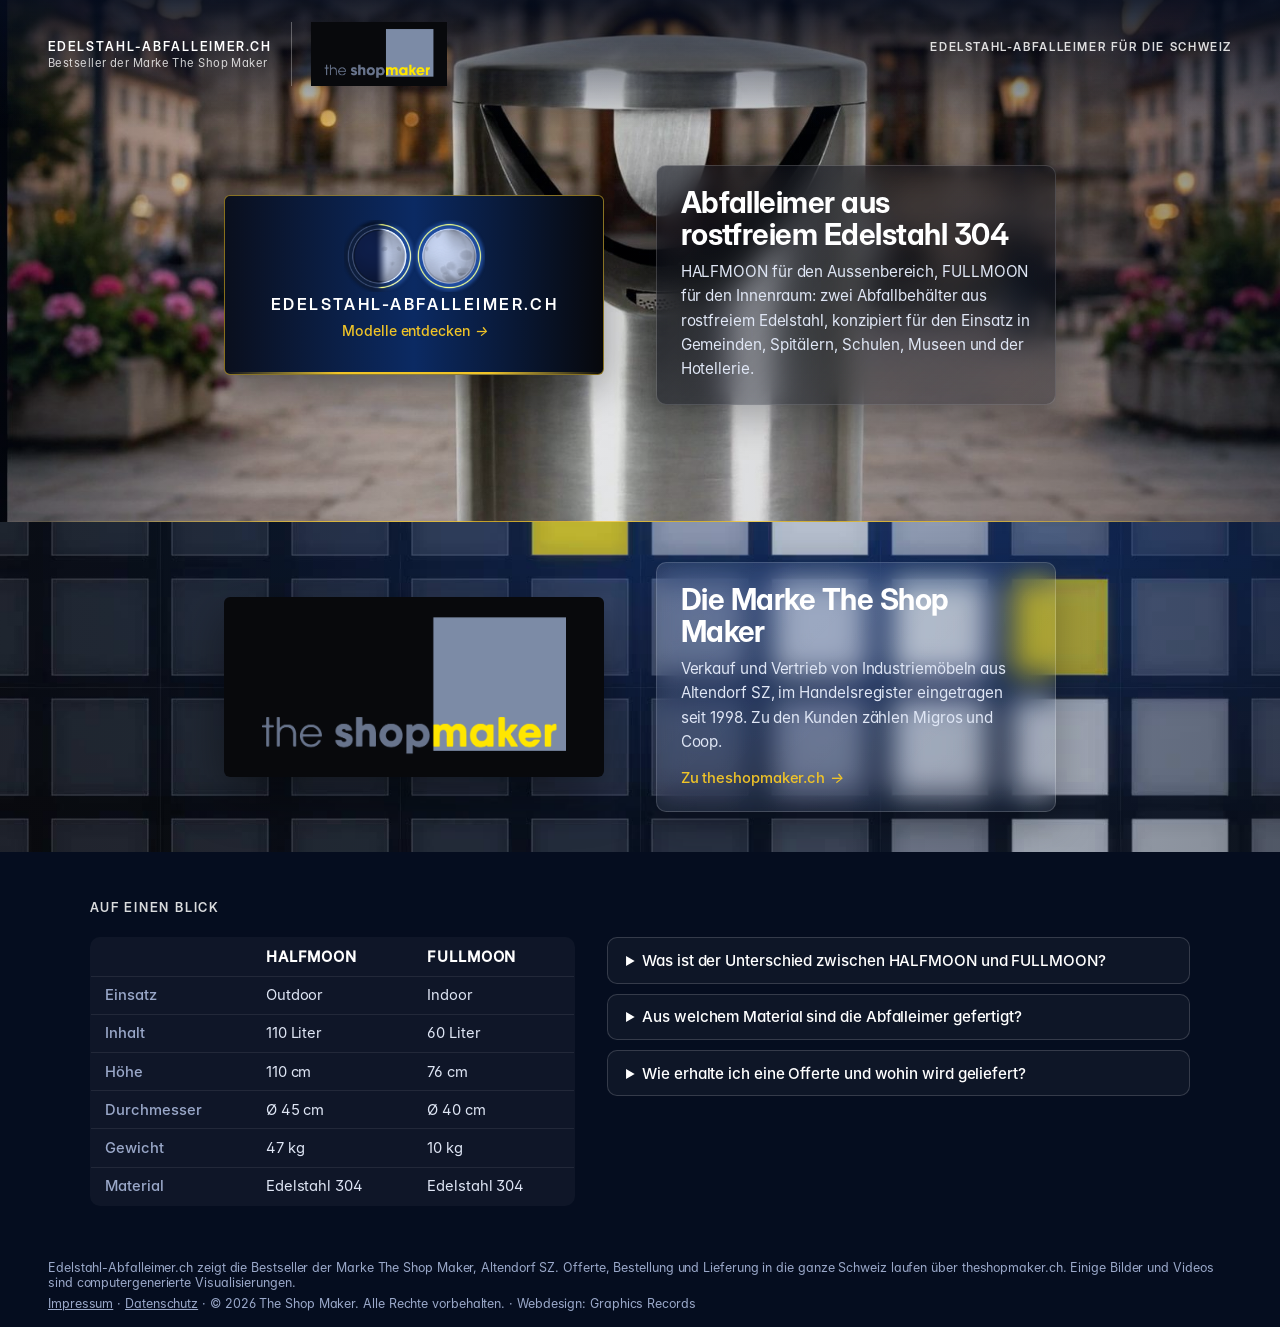
==== index.html @ 5900c821 "Einwilligungs-Banner (inaktiv bis ID), Datenschutz-Abschnitt, FAQ-Ergänzungen mit FAQPage-Daten, llm" ====
<!DOCTYPE html>
<html lang="de-CH">
<head>
<meta charset="utf-8">
<meta name="viewport" content="width=device-width, initial-scale=1">
<title>Edelstahl-Abfalleimer Schweiz | HALFMOON &amp; FULLMOON | The Shop Maker</title>
<meta name="description" content="Edelstahl-Abfalleimer.ch zeigt die Bestseller der Marke The Shop Maker: HALFMOON für draussen, FULLMOON für drinnen. Rostfreier Edelstahl 304, Lieferung in der ganzen Schweiz.">
<meta name="robots" content="noindex,nofollow"><!-- BETA: auf index,follow ändern, sobald edelstahl-abfalleimer.ch live ist -->
<link rel="canonical" href="https://edelstahl-abfalleimer.ch/">
<meta property="og:type" content="website">
<meta property="og:locale" content="de_CH">
<meta property="og:title" content="Edelstahl-Abfalleimer Schweiz | The Shop Maker">
<meta property="og:description" content="HALFMOON für draussen, FULLMOON für drinnen. Rostfreier Edelstahl 304, Lieferung in der ganzen Schweiz.">
<meta property="og:image" content="https://edelstahl-abfalleimer.ch/assets/halfmoon.jpg">
<meta name="twitter:card" content="summary_large_image">
<link rel="alternate" hreflang="de-CH" href="https://edelstahl-abfalleimer.ch/">
<link rel="alternate" hreflang="x-default" href="https://edelstahl-abfalleimer.ch/">
<script type="application/ld+json">{"@context": "https://schema.org", "@graph": [{"@type": "Organization", "@id": "https://edelstahl-abfalleimer.ch/#marke", "name": "The Shop Maker", "url": "https://www.theshopmaker.ch/", "founder": {"@type": "Person", "name": "Josef Laib"}, "address": {"@type": "PostalAddress", "addressLocality": "Altendorf", "addressRegion": "SZ", "addressCountry": "CH"}, "vatID": "CHE-108.708.149", "areaServed": "CH"}, {"@type": "WebSite", "@id": "https://edelstahl-abfalleimer.ch/#website", "url": "https://edelstahl-abfalleimer.ch/", "name": "Edelstahl-Abfalleimer.ch", "inLanguage": "de-CH", "publisher": {"@id": "https://edelstahl-abfalleimer.ch/#marke"}}, {"@type": "FAQPage", "@id": "https://edelstahl-abfalleimer.ch/#faq", "inLanguage": "de-CH", "mainEntity": [{"@type": "Question", "name": "Was ist der Unterschied zwischen HALFMOON und FULLMOON?", "acceptedAnswer": {"@type": "Answer", "text": "HALFMOON ist das Outdoor-Profimodell mit 110 Litern, 110 cm Höhe, Ø 45 cm und 47 kg. FULLMOON ist das Indoor-Modell mit 60 Litern, 76 cm Höhe, Ø 40 cm und 10 kg."}}, {"@type": "Question", "name": "Aus welchem Material sind die Abfalleimer gefertigt?", "acceptedAnswer": {"@type": "Answer", "text": "Beide Modelle bestehen aus rostfreiem Edelstahl 304. Der Innenbehälter von FULLMOON ist aus verzinktem Stahl und inklusive."}}, {"@type": "Question", "name": "Wie erhalte ich eine Offerte und wohin wird geliefert?", "acceptedAnswer": {"@type": "Answer", "text": "Offerte und Bestellung laufen über theshopmaker.ch. Die Lieferung erfolgt in die ganze Schweiz."}}]}]}</script>
<link rel="stylesheet" href="assets/welcome.css">
</head>
<body>
<header class="wtop">
  <div class="wbrand"><p class="wname"><b>EDELSTAHL-ABFALLEIMER.CH</b><span>Bestseller der Marke The Shop Maker</span></p><img class="wlogo" src="assets/theshopmaker-logo.png" width="3600" height="1700" alt="The Shop Maker"></div>
  <h1>Edelstahl-Abfalleimer für die Schweiz</h1>
</header>
<main class="rows">
  <a class="row row-e" href="abfalleimer.html" data-track="willkommen_edelstahl">
    <span class="bgs vidbg" aria-hidden="true"><video id="bsvid" autoplay muted loop playsinline preload="auto" poster="assets/bestseller-poster.jpg" data-d="assets/bestseller.mp4" data-m="assets/bestseller-m.mp4"></video></span>
    <span class="inner">
      <span class="bigbtn"><span class="moons" data-shade="assets/moon-shade.png"><span class="moon"><img src="assets/emblem-halfmoon-hd.png" data-ring="assets/ring-halfmoon.png" width="480" height="480" alt=""><canvas width="176" height="176" data-tex="assets/moon-tex-half.png" data-dark="1" data-speed="36" data-dir="1" aria-hidden="true"></canvas></span><span class="moon"><img src="assets/emblem-fullmoon-hd.png" data-ring="assets/ring-fullmoon.png" width="480" height="480" alt=""><canvas width="176" height="176" data-tex="assets/moon-tex.png" data-speed="52" data-dir="-1" aria-hidden="true"></canvas></span></span><b>EDELSTAHL-ABFALLEIMER.CH</b><em>Modelle entdecken <i aria-hidden="true">→</i></em></span>
      <span class="txt"><strong>Abfalleimer aus rostfreiem Edelstahl 304</strong><span class="sub">HALFMOON für den Aussenbereich, FULLMOON für den Innenraum: zwei Abfallbehälter aus rostfreiem Edelstahl, konzipiert für den Einsatz in Gemeinden, Spitälern, Schulen, Museen und der Hotellerie.</span></span>
    </span>
  </a>
  <a class="row row-s" href="https://www.theshopmaker.ch/?utm_source=edelstahl-abfalleimer.ch&amp;utm_medium=referral&amp;utm_campaign=offerte&amp;utm_content=willkommen" rel="noopener" data-track="willkommen_marke">
    <span class="bgs vidbg" aria-hidden="true"><video autoplay muted loop playsinline preload="auto" poster="assets/marke-poster.jpg" data-d="assets/marke.mp4" data-m="assets/marke-m.mp4"></video></span>
    <span class="inner">
      <img class="lg" src="assets/theshopmaker-logo.png" width="3600" height="1700" alt="The Shop Maker – Logo">
      <span class="txt"><strong>Die Marke The Shop Maker</strong><span class="sub">Verkauf und Vertrieb von Industriemöbeln aus Altendorf SZ, im Handelsregister eingetragen seit 1998. Zu den Kunden zählen Migros und Coop.</span><span class="lnk">Zu theshopmaker.ch <i aria-hidden="true">→</i></span></span>
    </span>
  </a>
</main>
<section class="glance" aria-labelledby="gl-h">
  <h2 id="gl-h">Auf einen Blick</h2>
  <div class="gl-grid">
    <table class="gl-t"><thead><tr><th></th><th>HALFMOON</th><th>FULLMOON</th></tr></thead><tbody>
      <tr><th>Einsatz</th><td>Outdoor</td><td>Indoor</td></tr>
      <tr><th>Inhalt</th><td>110 Liter</td><td>60 Liter</td></tr>
      <tr><th>Höhe</th><td>110 cm</td><td>76 cm</td></tr>
      <tr><th>Durchmesser</th><td>Ø 45 cm</td><td>Ø 40 cm</td></tr>
      <tr><th>Gewicht</th><td>47 kg</td><td>10 kg</td></tr>
      <tr><th>Material</th><td>Edelstahl 304</td><td>Edelstahl 304</td></tr>
    </tbody></table>
    <div class="gl-q">
      <details><summary>Was ist der Unterschied zwischen HALFMOON und FULLMOON?</summary><p>HALFMOON ist das Outdoor-Profimodell mit 110 Litern, 110 cm Höhe, Ø 45 cm und 47 kg. FULLMOON ist das Indoor-Modell mit 60 Litern, 76 cm Höhe, Ø 40 cm und 10 kg.</p></details>
      <details><summary>Aus welchem Material sind die Abfalleimer gefertigt?</summary><p>Beide Modelle bestehen aus rostfreiem Edelstahl 304. Der Innenbehälter von FULLMOON ist aus verzinktem Stahl und inklusive.</p></details>
      <details><summary>Wie erhalte ich eine Offerte und wohin wird geliefert?</summary><p>Offerte und Bestellung laufen über theshopmaker.ch. Die Lieferung erfolgt in die ganze Schweiz.</p></details>
    </div>
  </div>
</section>
<footer class="wfoot">
  <p>Edelstahl-Abfalleimer.ch zeigt die Bestseller der Marke The Shop Maker, Altendorf SZ. Offerte, Bestellung und Lieferung in die ganze Schweiz laufen über theshopmaker.ch. Einige Bilder und Videos sind computergenerierte Visualisierungen.</p>
  <p><a href="impressum.html">Impressum</a> · <a href="datenschutz.html">Datenschutz</a> · © 2026 The Shop Maker. Alle Rechte vorbehalten. · Webdesign: Graphics Records</p>
</footer>
<script src="assets/site.js" defer></script>
<script>(function(){var mob=window.matchMedia&&matchMedia("(max-width:820px)").matches;var red=window.matchMedia&&matchMedia("(prefers-reduced-motion: reduce)").matches;[].forEach.call(document.querySelectorAll("video[data-d]"),function(v){v.src=mob?v.getAttribute("data-m"):v.getAttribute("data-d");if(red){v.removeAttribute("autoplay");v.pause()}else{var p=v.play();if(p&&p.catch)p.catch(function(){})}})})();
(function(){
var box=document.querySelector(".moons");if(!box)return;
if(window.matchMedia("(prefers-reduced-motion:reduce)").matches)return;
var cvs=[].slice.call(box.querySelectorAll("canvas"));
function load(s){return new Promise(function(ok,no){var i=new Image();i.onload=function(){ok(i)};i.onerror=no;i.src=s})}
function px(i,w,h){var c=document.createElement("canvas");c.width=w;c.height=h;var x=c.getContext("2d");x.drawImage(i,0,0,w,h);return x.getImageData(0,0,w,h).data}
Promise.all([load(cvs[0].dataset.tex),load(cvs[1].dataset.tex),load(box.dataset.shade)]).then(function(r){
 var TS=[px(r[0],512,256),px(r[1],512,256)],S=px(r[2],176,176),N=176,moons=[];
 cvs.forEach(function(cv,ci){
  var img=cv.previousElementSibling,ctx=cv.getContext("2d"),id=ctx.createImageData(N,N),dark=!!cv.dataset.dark;
  var lon0=new Float32Array(N*N),row=new Uint16Array(N*N),dd=new Float32Array(N*N),ins=new Uint8Array(N*N);
  for(var y=0;y<N;y++)for(var x=0;x<N;x++){
   var nx=(x+.5-N/2)/(N/2),ny=(y+.5-N/2)/(N/2),q=nx*nx+ny*ny,k=y*N+x;
   if(q>1)continue;ins[k]=1;
   lon0[k]=Math.atan2(nx,Math.sqrt(1-q));
   row[k]=Math.min(255,Math.floor((Math.asin(-ny)/Math.PI+.5)*256));
   if(dark){var t=(nx-.09)/.24;t=Math.max(0,Math.min(1,t*.5+.5));dd[k]=1-t*t*(3-2*t)}
  }
  var m={T:TS[ci],cv:cv,ctx:ctx,id:id,lon0:lon0,row:row,dd:dd,ins:ins,rot:Math.random()*6.28,sp:6.2832/+cv.dataset.speed*+cv.dataset.dir};
  moons.push(m);
  var rg=new Image();rg.onload=function(){img.src=rg.src;cv.style.opacity=1};rg.src=img.dataset.ring;
 });
 var f=1,tgt=1,last=0,hov=box.closest(".row");
 if(hov){hov.addEventListener("mouseenter",function(){tgt=2.6});hov.addEventListener("mouseleave",function(){tgt=1})}
 function draw(m){
  var T=m.T,d=m.id.data,o=m.rot,TAU=6.2831853;
  for(var k=0;k<N*N;k++){
   if(!m.ins[k])continue;
   var u=(m.lon0[k]+o)/TAU;u-=Math.floor(u);
   var ti=((m.row[k]*512)+((u*512)|0))*4,si=k*4,j=k*4,dv=m.dd[k];
   for(var c=0;c<3;c++){
    var lit=T[ti+c]/128*S[si+c],dk=(c==0?14:c==1?27:58)*(S[si+c]/190);
    d[j+c]=lit*(1-dv)+dk*dv;
   }
   d[j+3]=255;
  }
  m.ctx.putImageData(m.id,0,0);
 }
 function loop(t){
  var dt=Math.min(.1,(t-last)/1000||0);last=t;
  f+=(tgt-f)*Math.min(1,dt*4);
  moons.forEach(function(m){m.rot+=m.sp*dt*f;draw(m)});
  setTimeout(function(){requestAnimationFrame(loop)},24);
 }
 requestAnimationFrame(loop);
}).catch(function(){});
})();
</script>
<script src="assets/consent.js" defer></script>
</body>
</html>
---- assets/welcome.css ----
@font-face{font-family:"Inter Display";font-weight:700;font-style:normal;font-display:swap;src:url(fonts/InterDisplay-Bold.woff) format("woff")}
@font-face{font-family:"Inter Display";font-weight:600;font-style:normal;font-display:swap;src:url(fonts/InterDisplay-SemiBold.woff) format("woff")}
@font-face{font-family:"Inter";font-weight:400;font-style:normal;font-display:swap;src:url(fonts/Inter-Regular.woff) format("woff")}
@font-face{font-family:"Inter";font-weight:500;font-style:normal;font-display:swap;src:url(fonts/Inter-Medium.woff) format("woff")}
*{box-sizing:border-box}
html,body{height:100%}
body{margin:0;font-family:system-ui,-apple-system,"Segoe UI",Roboto,Helvetica,Arial,sans-serif;background:#050d1f;color:#fff;display:flex;flex-direction:column;min-height:100svh;-webkit-font-smoothing:antialiased}
img{display:block;max-width:100%;height:auto}
a{color:inherit;text-decoration:none}
.wtop{position:absolute;z-index:5;left:0;right:0;top:0;padding:1.4rem clamp(1.25rem,4vw,3rem) 2.6rem;display:flex;justify-content:space-between;align-items:baseline;gap:1rem;pointer-events:none;background:linear-gradient(rgba(5,13,31,.85),rgba(5,13,31,0))}
.wname{margin:0;display:flex;flex-direction:column;gap:.15rem;font-size:.78rem;letter-spacing:.16em;color:#fff}
.wname span{font-size:.7rem;letter-spacing:.04em;opacity:.8}
.wtop h1{margin:0;font-size:.72rem;font-weight:500;letter-spacing:.14em;text-transform:uppercase;opacity:.85}
.rows{flex:1;display:flex;flex-direction:column}
.row{position:relative;flex:1;min-height:clamp(340px,44svh,460px);display:flex;align-items:center;justify-content:center;overflow:hidden;isolation:isolate}
.row:focus-visible{outline:4px solid #f2c230;outline-offset:-4px}
.bgs{position:absolute;inset:0;z-index:-2;display:grid;grid-template-columns:repeat(3,1fr)}
.bgs img{width:100%;height:100%;object-fit:cover;transition:transform 1s ease}
.row:hover .bgs img{transform:scale(1.05)}
.row::before{content:"";position:absolute;inset:0;z-index:-1}
.row-e::before{background:linear-gradient(90deg,rgba(5,13,31,.78),rgba(5,13,31,.5) 35%,rgba(5,13,31,.5) 65%,rgba(5,13,31,.78))}
.row-s::before{background:linear-gradient(90deg,rgba(11,31,68,.9),rgba(19,48,106,.74) 40%,rgba(19,48,106,.74) 60%,rgba(11,31,68,.9))}
.row-e{border-bottom:3px solid #f2c230}
.inner{display:flex;align-items:center;justify-content:center;gap:clamp(1.5rem,4vw,3.5rem);padding:5.5rem clamp(1.25rem,4vw,3rem) 2.5rem;width:100%;max-width:1100px}
.row-s .inner{padding-top:2.5rem}
.bigbtn,.inner .lg{width:clamp(260px,29.7vw,380px);flex:none}
.bigbtn{aspect-ratio:3600/1700;background:#050d1f;border:2px solid #f2c230;display:flex;flex-direction:column;align-items:center;justify-content:center;gap:.5rem;text-align:center;transition:background .25s,color .25s;color:#fff;box-shadow:0 18px 50px rgba(0,0,0,.45)}
.inner .lg{height:auto;box-shadow:0 18px 50px rgba(0,0,0,.45)}
.bigbtn .moons{display:flex;gap:.7rem}
.bigbtn .moons .moon{width:clamp(34px,3.6vw,46px)}
.bigbtn b{font-size:clamp(.78rem,1.35vw,1.02rem);letter-spacing:.14em}
.bigbtn em{font-style:normal;color:#f2c230;font-weight:700;font-size:.88rem}
.row-e:hover .bigbtn{background:#f2c230;color:#0b1730}
.row-e:hover .bigbtn em{color:#0b1730}
.sub{font-size:clamp(1rem,1.35vw,1.2rem);line-height:1.55;max-width:24em;color:#e6ecf8;text-shadow:0 1px 12px rgba(0,0,0,.6);display:block}
.lnk{display:block;margin-top:.7rem;color:#f2c230;font-weight:700;font-size:.95rem}
.row-s:hover .lnk{text-decoration:underline}
.wfoot{background:#050d1f;padding:1rem clamp(1.25rem,4vw,3rem);font-size:.78rem;color:#9aa8c9;display:flex;flex-wrap:wrap;justify-content:space-between;gap:.4rem 2rem}
.wfoot p{margin:0}
.wfoot a{text-decoration:underline}
@media (max-width:820px){
  .wtop h1{display:none}
  .row{min-height:0}
  .inner{flex-direction:column;text-align:center;padding:6rem 1.25rem 2.6rem}
  .row-s .inner{padding-top:2.6rem}
  .bigbtn,.inner .lg{width:min(300px,82vw)}
}
@media (prefers-reduced-motion:reduce){*{transition:none!important}}
.row-e::before{background:linear-gradient(90deg,rgba(5,13,31,.55),rgba(5,13,31,.3) 30%,rgba(5,13,31,.3) 55%,rgba(5,13,31,.62))}
.row-s::before{background:linear-gradient(90deg,rgba(11,31,68,.72),rgba(19,48,106,.5) 30%,rgba(19,48,106,.5) 55%,rgba(11,31,68,.78))}
@media (max-width:820px){.row-e::before{background:rgba(5,13,31,.5)}.row-s::before{background:rgba(11,31,68,.62)}}
.row-e::before{background:linear-gradient(90deg,rgba(5,13,31,.58),rgba(5,13,31,.4) 30%,rgba(5,13,31,.5) 60%,rgba(5,13,31,.66))}
.sub{text-shadow:0 1px 3px rgba(0,0,0,.8),0 2px 18px rgba(0,0,0,.7)}
.vidbg{display:block}
.vidbg video{width:100%;height:100%;object-fit:cover;display:block}
.row:hover .vidbg video{transform:none}
.vnote{position:absolute;right:clamp(1rem,3vw,2rem);bottom:.8rem;font-size:.68rem;letter-spacing:.06em;color:#dfe6f5;opacity:.85;text-shadow:0 1px 6px rgba(0,0,0,.8)}
.row-e{flex:none;min-height:clamp(420px,58svh,640px)}
.row-s{flex:none;min-height:clamp(320px,36svh,420px)}
@media (max-width:820px){.row-e{min-height:0}.row-s{min-height:0}}
/* Farben der Datenblätter: Schwarz-Marineblau-Verlauf, goldene Linie, Mond-Symbole mit Ring und Schein */
.bigbtn{background:linear-gradient(90deg,#0a0f1d 0%,#0b2a63 50%,#07080c 100%);border:2px solid #f0c428;box-shadow:0 18px 50px rgba(0,0,0,.4),inset 0 -4px 0 #f0c428}
.bigbtn .moons{gap:.2rem;margin-top:-.3rem}
.bigbtn .moons .moon{width:clamp(54px,5.6vw,74px);margin:-.6rem -.2rem -.5rem}
.bigbtn b{color:#fff;font-size:clamp(.78rem,1.3vw,1rem)}
.bigbtn em{color:#f0c428}
.row-e:hover .bigbtn{background:linear-gradient(90deg,#0d1424 0%,#12408f 50%,#0a0c12 100%);color:#fff;box-shadow:0 18px 50px rgba(0,0,0,.4),0 0 32px rgba(240,196,40,.55),inset 0 -4px 0 #f0c428}
.row-e:hover .bigbtn em{color:#f0c428}
/* Bilder lebendiger: leichterer Schleier */
.row-e::before{background:linear-gradient(90deg,rgba(5,13,31,.38),rgba(5,13,31,.08) 32%,rgba(5,13,31,.14) 62%,rgba(5,13,31,.45))}
.row-s::before{background:linear-gradient(90deg,rgba(11,31,68,.52),rgba(19,48,106,.14) 32%,rgba(19,48,106,.2) 62%,rgba(11,31,68,.55))}
.sub{text-shadow:0 1px 3px rgba(0,0,0,.9),0 2px 20px rgba(0,0,0,.85)}
@media (max-width:820px){.row-e::before{background:rgba(5,13,31,.22)}.row-s::before{background:rgba(11,31,68,.34)}}
.inner .sub{background:rgba(5,13,31,.42);-webkit-backdrop-filter:blur(4px);backdrop-filter:blur(4px);padding:.9rem 1.1rem;border-radius:6px}
.bigbtn .moons{gap:.1rem;margin-top:-.2rem}
.bigbtn .moons .moon{width:clamp(58px,5.6vw,76px);margin:-.5rem -.1rem -.4rem}
.wbrand{display:flex;align-items:center;gap:1.2rem}
.wlogo{height:clamp(48px,6vw,64px);width:auto;padding-left:1.2rem;border-left:1px solid rgba(255,255,255,.3)}
@media (max-width:820px){.wlogo{height:44px;padding-left:.8rem}.wbrand{gap:.8rem}}
@media (max-width:820px){.row-e .inner{padding-top:7.2rem}}
/* Feiner Goldrahmen statt harter Linie */
.bigbtn{border:1px solid rgba(240,196,40,.55);box-shadow:0 14px 40px rgba(0,0,0,.35);position:relative}
.bigbtn::after{content:"";position:absolute;left:0;right:0;bottom:0;height:2px;background:linear-gradient(90deg,rgba(240,196,40,0),#f0c428 30%,#f0c428 70%,rgba(240,196,40,0))}
.row-e:hover .bigbtn{border-color:rgba(240,196,40,.85);box-shadow:0 14px 40px rgba(0,0,0,.35),0 0 18px rgba(240,196,40,.22)}
.row-e{border-bottom:0}
.row-e::after{content:"";position:absolute;left:0;right:0;bottom:0;height:1px;background:linear-gradient(90deg,rgba(240,196,40,0),rgba(240,196,40,.75) 25%,rgba(240,196,40,.75) 75%,rgba(240,196,40,0));z-index:1}
/* Marken-Animation */
.row-s::before{background:linear-gradient(90deg,rgba(7,8,12,.15),rgba(7,8,12,0) 35%,rgba(7,8,12,0) 65%,rgba(7,8,12,.2))}
/* Typografie und Texte: modern, ruhig, klar */
body{font-family:"Inter",system-ui,-apple-system,"Segoe UI",Roboto,Helvetica,Arial,sans-serif;font-feature-settings:"ss01","cv11";letter-spacing:-.005em}
.wname b,.bigbtn b,.wtop h1{font-family:"Inter Display","Inter",system-ui,sans-serif;font-weight:600}
.bigbtn b{letter-spacing:.16em}
.bigbtn em,.lnk{font-family:"Inter",system-ui,sans-serif;font-weight:500}
.inner .txt{display:block;max-width:25em;background:linear-gradient(135deg,rgba(255,255,255,.10),rgba(255,255,255,.03));-webkit-backdrop-filter:blur(14px) saturate(1.2);backdrop-filter:blur(14px) saturate(1.2);border:1px solid rgba(255,255,255,.16);border-radius:10px;padding:1.3rem 1.5rem 1.4rem;box-shadow:0 12px 40px rgba(0,0,0,.28)}
.inner .txt .sub{background:none;-webkit-backdrop-filter:none;backdrop-filter:none;padding:0;border-radius:0;display:block;font-size:clamp(.95rem,1.15vw,1.05rem);line-height:1.6;color:#dfe6f5;font-weight:400;text-shadow:none;max-width:none}
.num{display:block;font-size:.72rem;font-weight:500;letter-spacing:.2em;text-transform:uppercase;color:#f0c428;margin-bottom:.7rem}
.txt strong{display:block;font-family:"Inter Display","Inter",system-ui,sans-serif;font-weight:700;font-size:clamp(1.45rem,2.3vw,2rem);line-height:1.08;letter-spacing:-.025em;color:#fff;margin-bottom:.6rem}
.txt .lnk{display:inline-block;margin-top:.9rem;font-size:.92rem;color:#f0c428;background:linear-gradient(currentColor,currentColor) left bottom/0 1px no-repeat;transition:background-size .3s;padding-bottom:2px}
.row-s:hover .lnk{background-size:100% 1px;text-decoration:none}
.row-e .txt::after{content:"Modelle ansehen →";display:inline-block;margin-top:.9rem;font-size:.92rem;font-weight:500;color:#f0c428}
@media (max-width:820px){.inner .txt{max-width:30em;text-align:left}}
.row-e .txt::after{content:none}
.inner .txt{background:linear-gradient(135deg,rgba(8,12,24,.52),rgba(8,12,24,.30))}
.row-s .inner .txt{background:linear-gradient(135deg,rgba(255,255,255,.09),rgba(255,255,255,.03))}
.txt strong{letter-spacing:-.018em;word-spacing:.04em}
/* Die Monde drehen sich um die eigene Achse (Canvas) */
.bigbtn .moon{position:relative;display:block}
.bigbtn .moon img{display:block;width:100%;height:auto;position:relative;z-index:1}
.bigbtn .moon canvas{position:absolute;left:13.33%;top:13.33%;width:73.34%;height:73.34%;opacity:0;transition:opacity .4s}
/* Einheitliche, dezente Rundung */
.bigbtn,.inner .lg{border-radius:6px}

.glance{background:#050d1f;color:#dfe6f5;padding:3rem clamp(1.25rem,4vw,3rem) 2.4rem}
.glance h2{margin:0 auto 1.4rem;max-width:1100px;font-family:"Inter Display","Inter",system-ui,sans-serif;font-weight:600;font-size:.8rem;letter-spacing:.14em;text-transform:uppercase;color:#fff;opacity:.85}
.gl-grid{max-width:1100px;margin:0 auto;display:grid;grid-template-columns:1fr 1.2fr;gap:2rem}
.gl-t{width:100%;border-collapse:collapse;font-size:.92rem;border:1px solid rgba(255,255,255,.16);border-radius:10px;overflow:hidden;background:rgba(255,255,255,.04)}
.gl-t th,.gl-t td{padding:.6rem .9rem;text-align:left;border-bottom:1px solid rgba(255,255,255,.08)}
.gl-t thead th{color:#fff;font-weight:600;letter-spacing:.06em}
.gl-t tbody th{font-weight:500;color:#9aa8c9}
.gl-q details{border:1px solid rgba(255,255,255,.16);border-radius:10px;background:rgba(255,255,255,.04);padding:.8rem 1.1rem;margin-bottom:.6rem}
.gl-q summary{cursor:pointer;color:#fff;font-weight:500;font-size:.95rem}
.gl-q p{margin:.6rem 0 0;line-height:1.6;font-size:.92rem}
@media (max-width:820px){.gl-grid{grid-template-columns:1fr}}
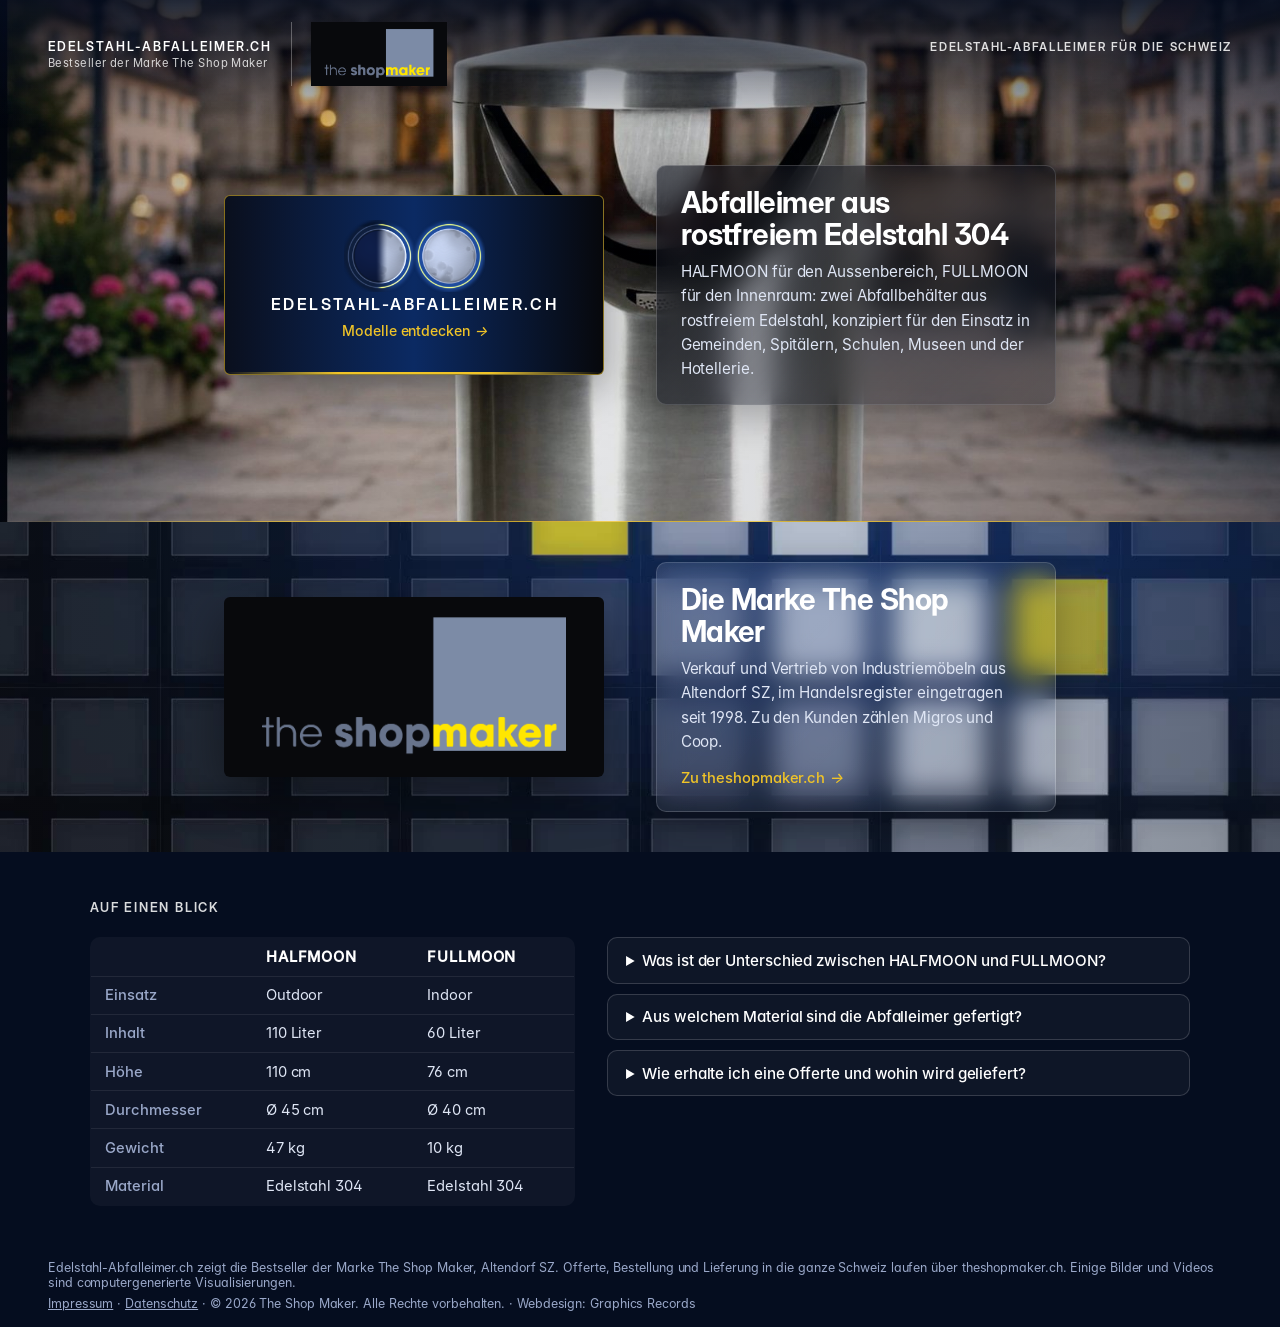
==== commit 73fa3375: "Markendaten: Link zum Google-Unternehmensprofil (sameAs)" ====
--- a/index.html
+++ b/index.html
@@ -15,7 +15,7 @@
 <meta name="twitter:card" content="summary_large_image">
 <link rel="alternate" hreflang="de-CH" href="https://edelstahl-abfalleimer.ch/">
 <link rel="alternate" hreflang="x-default" href="https://edelstahl-abfalleimer.ch/">
-<script type="application/ld+json">{"@context": "https://schema.org", "@graph": [{"@type": "Organization", "@id": "https://edelstahl-abfalleimer.ch/#marke", "name": "The Shop Maker", "url": "https://www.theshopmaker.ch/", "founder": {"@type": "Person", "name": "Josef Laib"}, "address": {"@type": "PostalAddress", "addressLocality": "Altendorf", "addressRegion": "SZ", "addressCountry": "CH"}, "vatID": "CHE-108.708.149", "areaServed": "CH"}, {"@type": "WebSite", "@id": "https://edelstahl-abfalleimer.ch/#website", "url": "https://edelstahl-abfalleimer.ch/", "name": "Edelstahl-Abfalleimer.ch", "inLanguage": "de-CH", "publisher": {"@id": "https://edelstahl-abfalleimer.ch/#marke"}}, {"@type": "FAQPage", "@id": "https://edelstahl-abfalleimer.ch/#faq", "inLanguage": "de-CH", "mainEntity": [{"@type": "Question", "name": "Was ist der Unterschied zwischen HALFMOON und FULLMOON?", "acceptedAnswer": {"@type": "Answer", "text": "HALFMOON ist das Outdoor-Profimodell mit 110 Litern, 110 cm Höhe, Ø 45 cm und 47 kg. FULLMOON ist das Indoor-Modell mit 60 Litern, 76 cm Höhe, Ø 40 cm und 10 kg."}}, {"@type": "Question", "name": "Aus welchem Material sind die Abfalleimer gefertigt?", "acceptedAnswer": {"@type": "Answer", "text": "Beide Modelle bestehen aus rostfreiem Edelstahl 304. Der Innenbehälter von FULLMOON ist aus verzinktem Stahl und inklusive."}}, {"@type": "Question", "name": "Wie erhalte ich eine Offerte und wohin wird geliefert?", "acceptedAnswer": {"@type": "Answer", "text": "Offerte und Bestellung laufen über theshopmaker.ch. Die Lieferung erfolgt in die ganze Schweiz."}}]}]}</script>
+<script type="application/ld+json">{"@context": "https://schema.org", "@graph": [{"@type": "Organization", "@id": "https://edelstahl-abfalleimer.ch/#marke", "name": "The Shop Maker", "url": "https://www.theshopmaker.ch/", "founder": {"@type": "Person", "name": "Josef Laib"}, "address": {"@type": "PostalAddress", "addressLocality": "Altendorf", "addressRegion": "SZ", "addressCountry": "CH"}, "vatID": "CHE-108.708.149", "areaServed": "CH", "sameAs": ["https://maps.google.com/maps?cid=12177713877506929871"]}, {"@type": "WebSite", "@id": "https://edelstahl-abfalleimer.ch/#website", "url": "https://edelstahl-abfalleimer.ch/", "name": "Edelstahl-Abfalleimer.ch", "inLanguage": "de-CH", "publisher": {"@id": "https://edelstahl-abfalleimer.ch/#marke"}}, {"@type": "FAQPage", "@id": "https://edelstahl-abfalleimer.ch/#faq", "inLanguage": "de-CH", "mainEntity": [{"@type": "Question", "name": "Was ist der Unterschied zwischen HALFMOON und FULLMOON?", "acceptedAnswer": {"@type": "Answer", "text": "HALFMOON ist das Outdoor-Profimodell mit 110 Litern, 110 cm Höhe, Ø 45 cm und 47 kg. FULLMOON ist das Indoor-Modell mit 60 Litern, 76 cm Höhe, Ø 40 cm und 10 kg."}}, {"@type": "Question", "name": "Aus welchem Material sind die Abfalleimer gefertigt?", "acceptedAnswer": {"@type": "Answer", "text": "Beide Modelle bestehen aus rostfreiem Edelstahl 304. Der Innenbehälter von FULLMOON ist aus verzinktem Stahl und inklusive."}}, {"@type": "Question", "name": "Wie erhalte ich eine Offerte und wohin wird geliefert?", "acceptedAnswer": {"@type": "Answer", "text": "Offerte und Bestellung laufen über theshopmaker.ch. Die Lieferung erfolgt in die ganze Schweiz."}}]}]}</script>
 <link rel="stylesheet" href="assets/welcome.css">
 </head>
 <body>
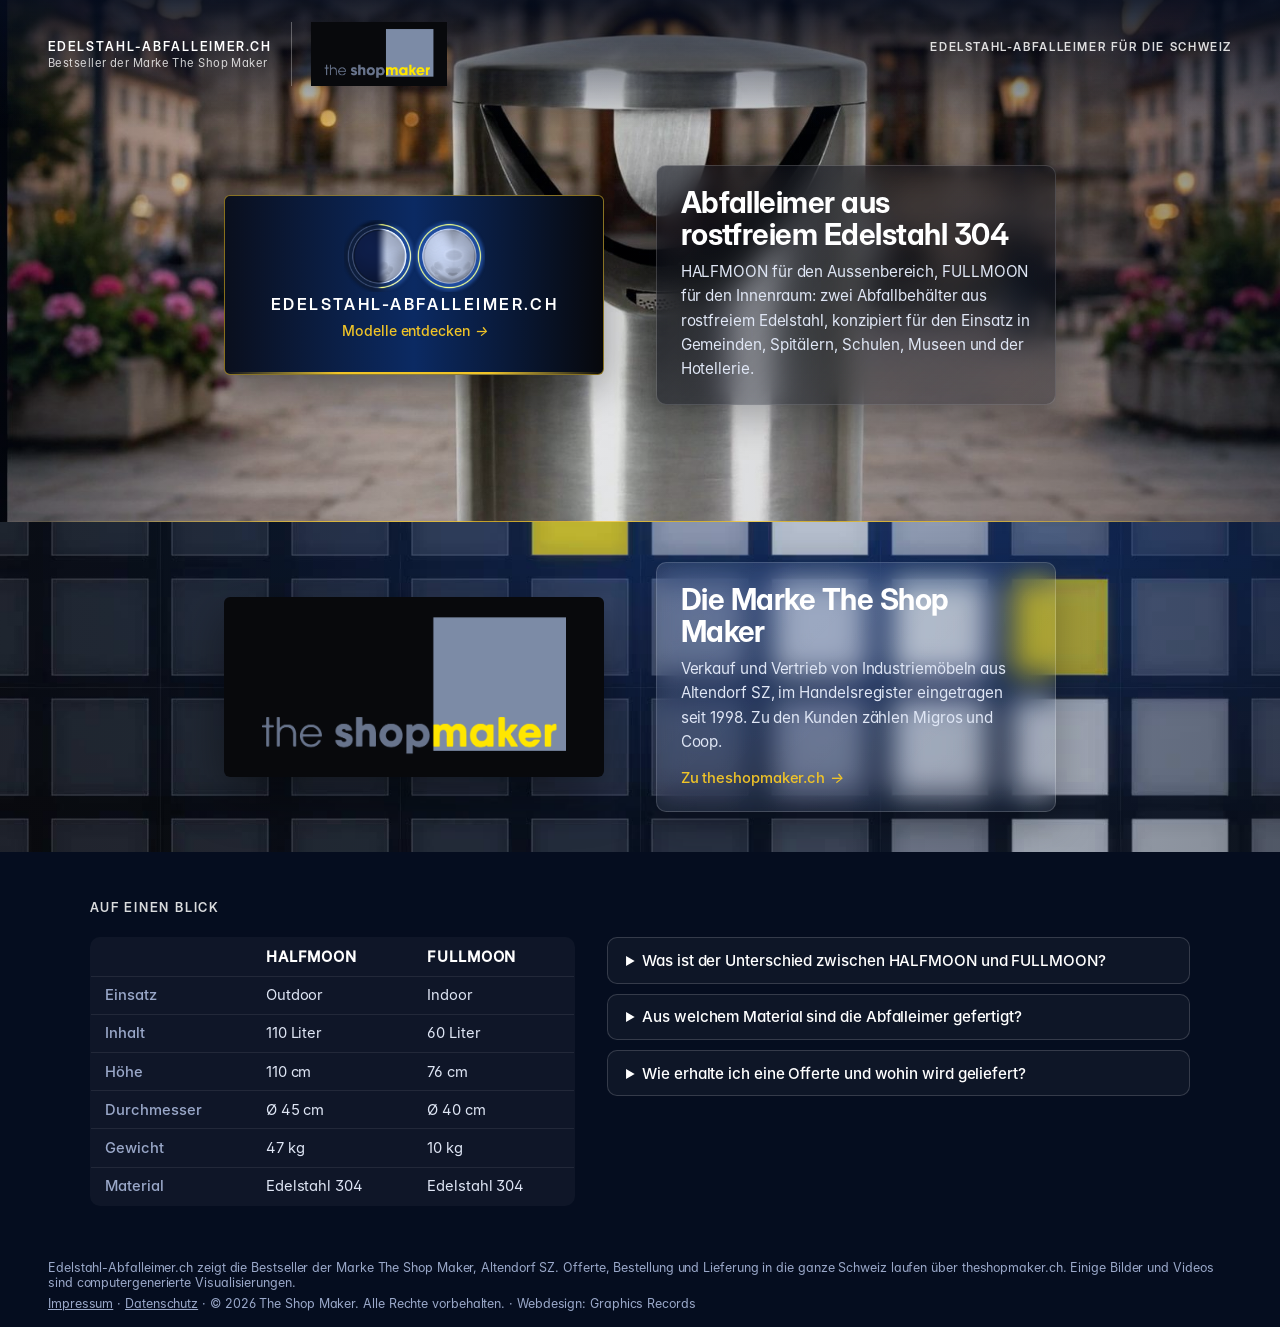
==== commit 0503a9e9: "Seiten für Suchmaschinen freigeben (index,follow)" ====
--- a/index.html
+++ b/index.html
@@ -5,7 +5,7 @@
 <meta name="viewport" content="width=device-width, initial-scale=1">
 <title>Edelstahl-Abfalleimer Schweiz | HALFMOON &amp; FULLMOON | The Shop Maker</title>
 <meta name="description" content="Edelstahl-Abfalleimer.ch zeigt die Bestseller der Marke The Shop Maker: HALFMOON für draussen, FULLMOON für drinnen. Rostfreier Edelstahl 304, Lieferung in der ganzen Schweiz.">
-<meta name="robots" content="noindex,nofollow"><!-- BETA: auf index,follow ändern, sobald edelstahl-abfalleimer.ch live ist -->
+<meta name="robots" content="index,follow">
 <link rel="canonical" href="https://edelstahl-abfalleimer.ch/">
 <meta property="og:type" content="website">
 <meta property="og:locale" content="de_CH">
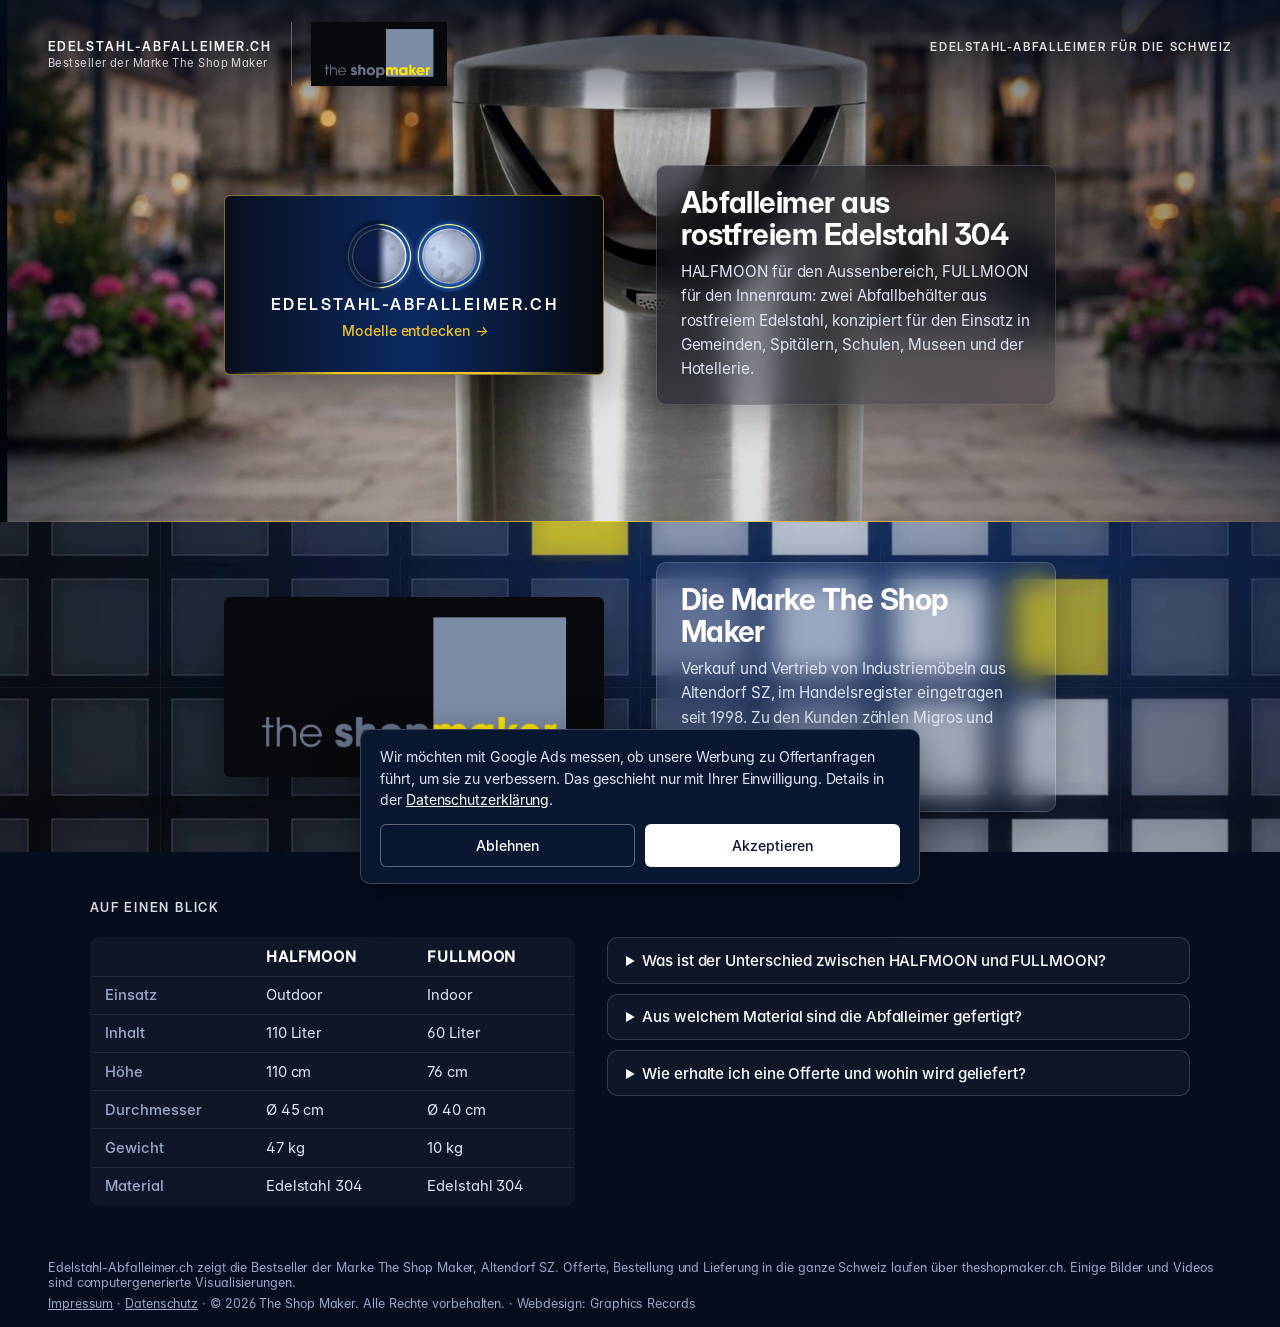
==== commit 51d6ffcf: "Favicon The Shop Maker hinzufügen" ====
--- a/index.html
+++ b/index.html
@@ -3,6 +3,10 @@
 <head>
 <meta charset="utf-8">
 <meta name="viewport" content="width=device-width, initial-scale=1">
+<link rel="icon" href="/favicon.ico" sizes="any">
+<link rel="icon" type="image/png" sizes="32x32" href="/favicon-32.png">
+<link rel="icon" type="image/png" sizes="16x16" href="/favicon-16.png">
+<link rel="apple-touch-icon" href="/apple-touch-icon.png">
 <title>Edelstahl-Abfalleimer Schweiz | HALFMOON &amp; FULLMOON | The Shop Maker</title>
 <meta name="description" content="Edelstahl-Abfalleimer.ch zeigt die Bestseller der Marke The Shop Maker: HALFMOON für draussen, FULLMOON für drinnen. Rostfreier Edelstahl 304, Lieferung in der ganzen Schweiz.">
 <meta name="robots" content="index,follow">
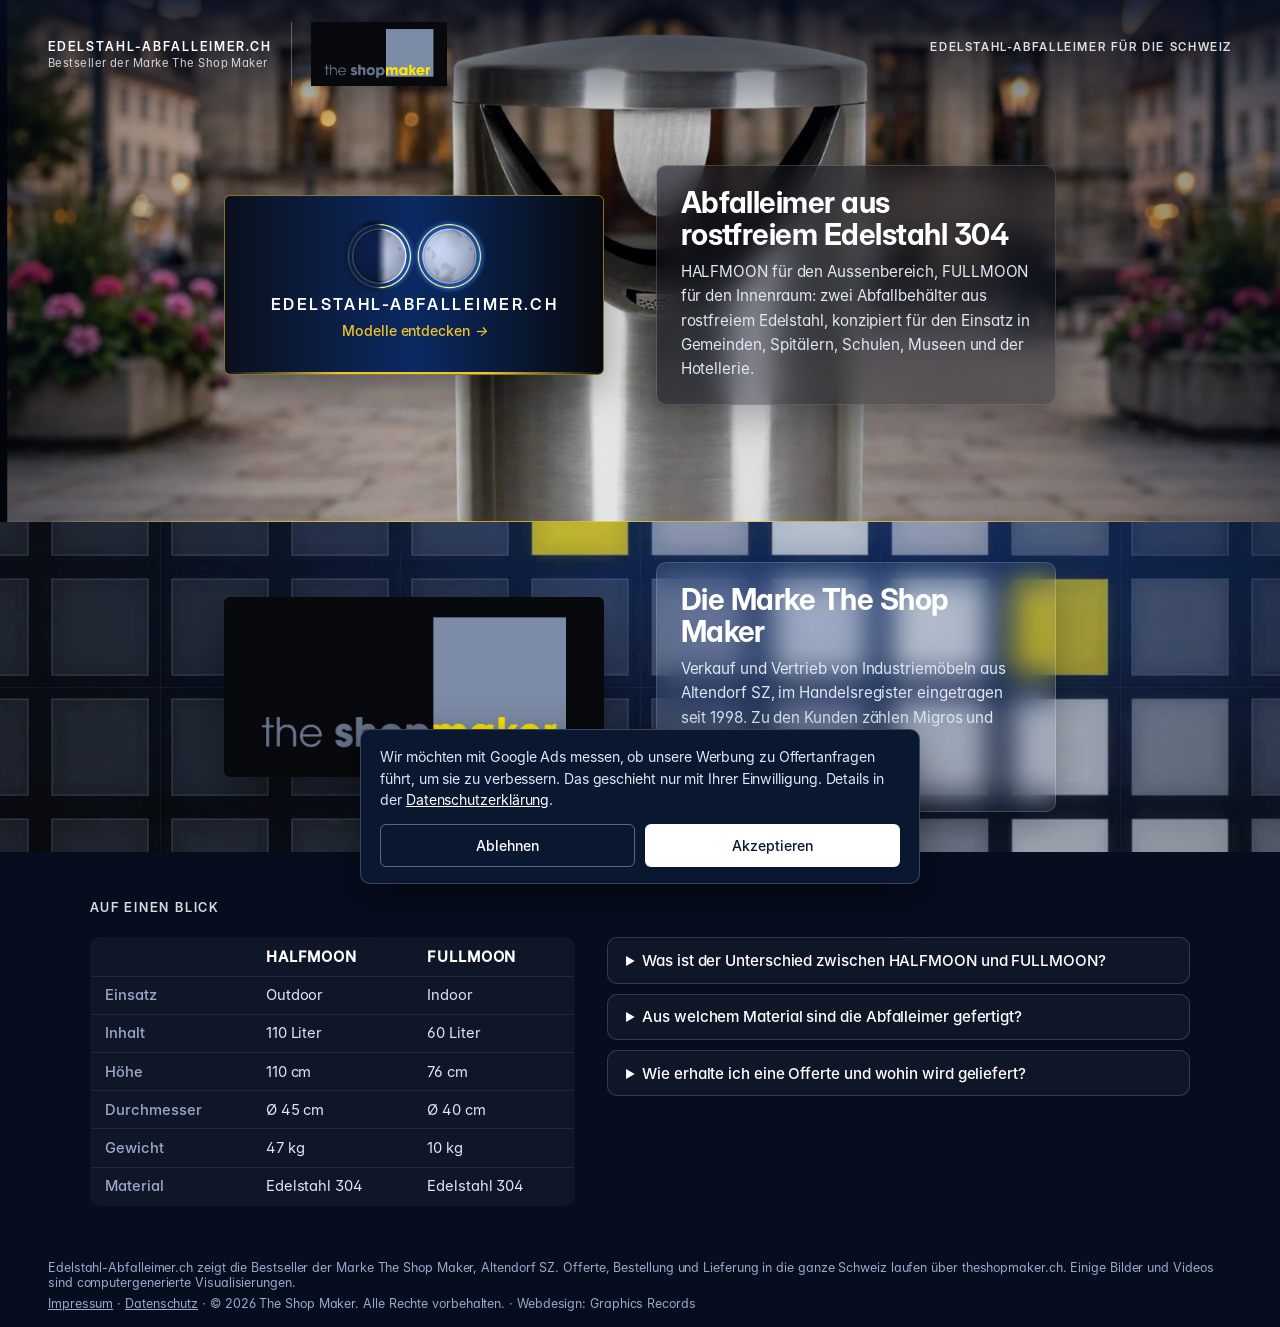
==== commit d8e17ddb: "Favicon 192x192 deklarieren" ====
--- a/index.html
+++ b/index.html
@@ -6,6 +6,7 @@
 <link rel="icon" href="/favicon.ico" sizes="any">
 <link rel="icon" type="image/png" sizes="32x32" href="/favicon-32.png">
 <link rel="icon" type="image/png" sizes="16x16" href="/favicon-16.png">
+<link rel="icon" type="image/png" sizes="192x192" href="/icon-192.png">
 <link rel="apple-touch-icon" href="/apple-touch-icon.png">
 <title>Edelstahl-Abfalleimer Schweiz | HALFMOON &amp; FULLMOON | The Shop Maker</title>
 <meta name="description" content="Edelstahl-Abfalleimer.ch zeigt die Bestseller der Marke The Shop Maker: HALFMOON für draussen, FULLMOON für drinnen. Rostfreier Edelstahl 304, Lieferung in der ganzen Schweiz.">
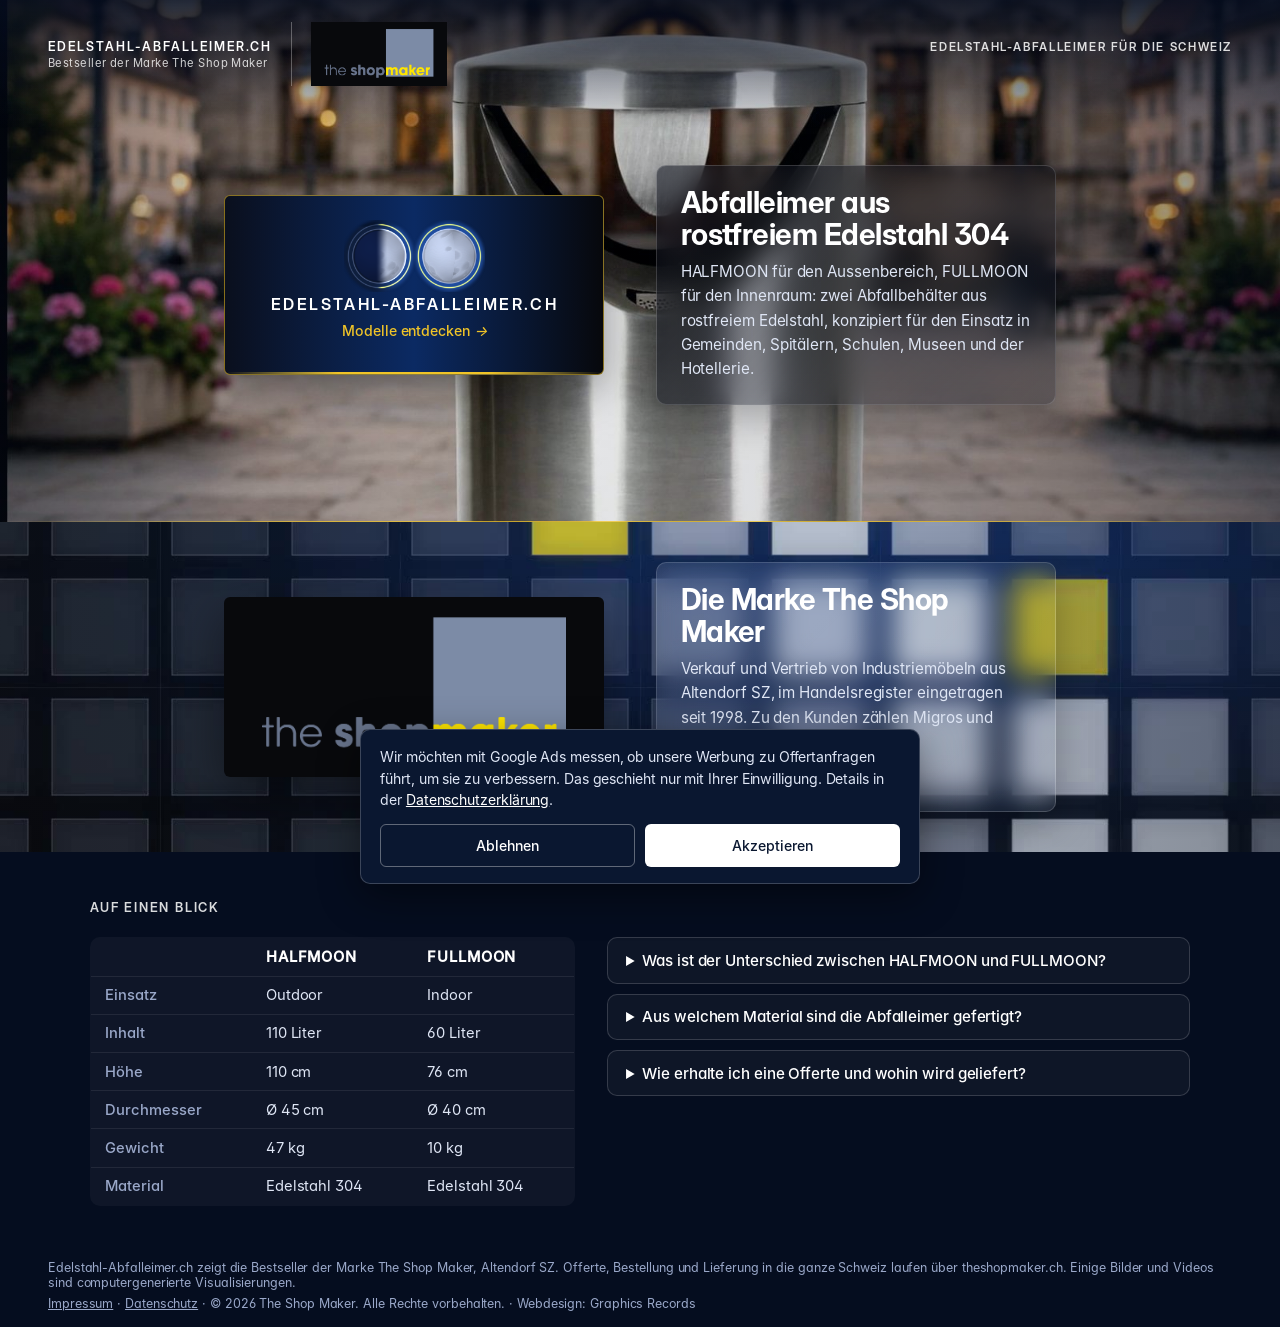
==== commit c5e0ed3c: "Favicon und Vorschaubild (Open Graph) der Marke The Shop Maker aktualisieren" ====
--- a/index.html
+++ b/index.html
@@ -16,7 +16,11 @@
 <meta property="og:locale" content="de_CH">
 <meta property="og:title" content="Edelstahl-Abfalleimer Schweiz | The Shop Maker">
 <meta property="og:description" content="HALFMOON für draussen, FULLMOON für drinnen. Rostfreier Edelstahl 304, Lieferung in der ganzen Schweiz.">
-<meta property="og:image" content="https://edelstahl-abfalleimer.ch/assets/halfmoon.jpg">
+<meta property="og:image" content="https://edelstahl-abfalleimer.ch/assets/og-tsm-1.jpg">
+<meta property="og:image:type" content="image/jpeg">
+<meta property="og:image:width" content="1200">
+<meta property="og:image:height" content="630">
+<meta property="og:image:alt" content="The Shop Maker – tsm">
 <meta name="twitter:card" content="summary_large_image">
 <link rel="alternate" hreflang="de-CH" href="https://edelstahl-abfalleimer.ch/">
 <link rel="alternate" hreflang="x-default" href="https://edelstahl-abfalleimer.ch/">
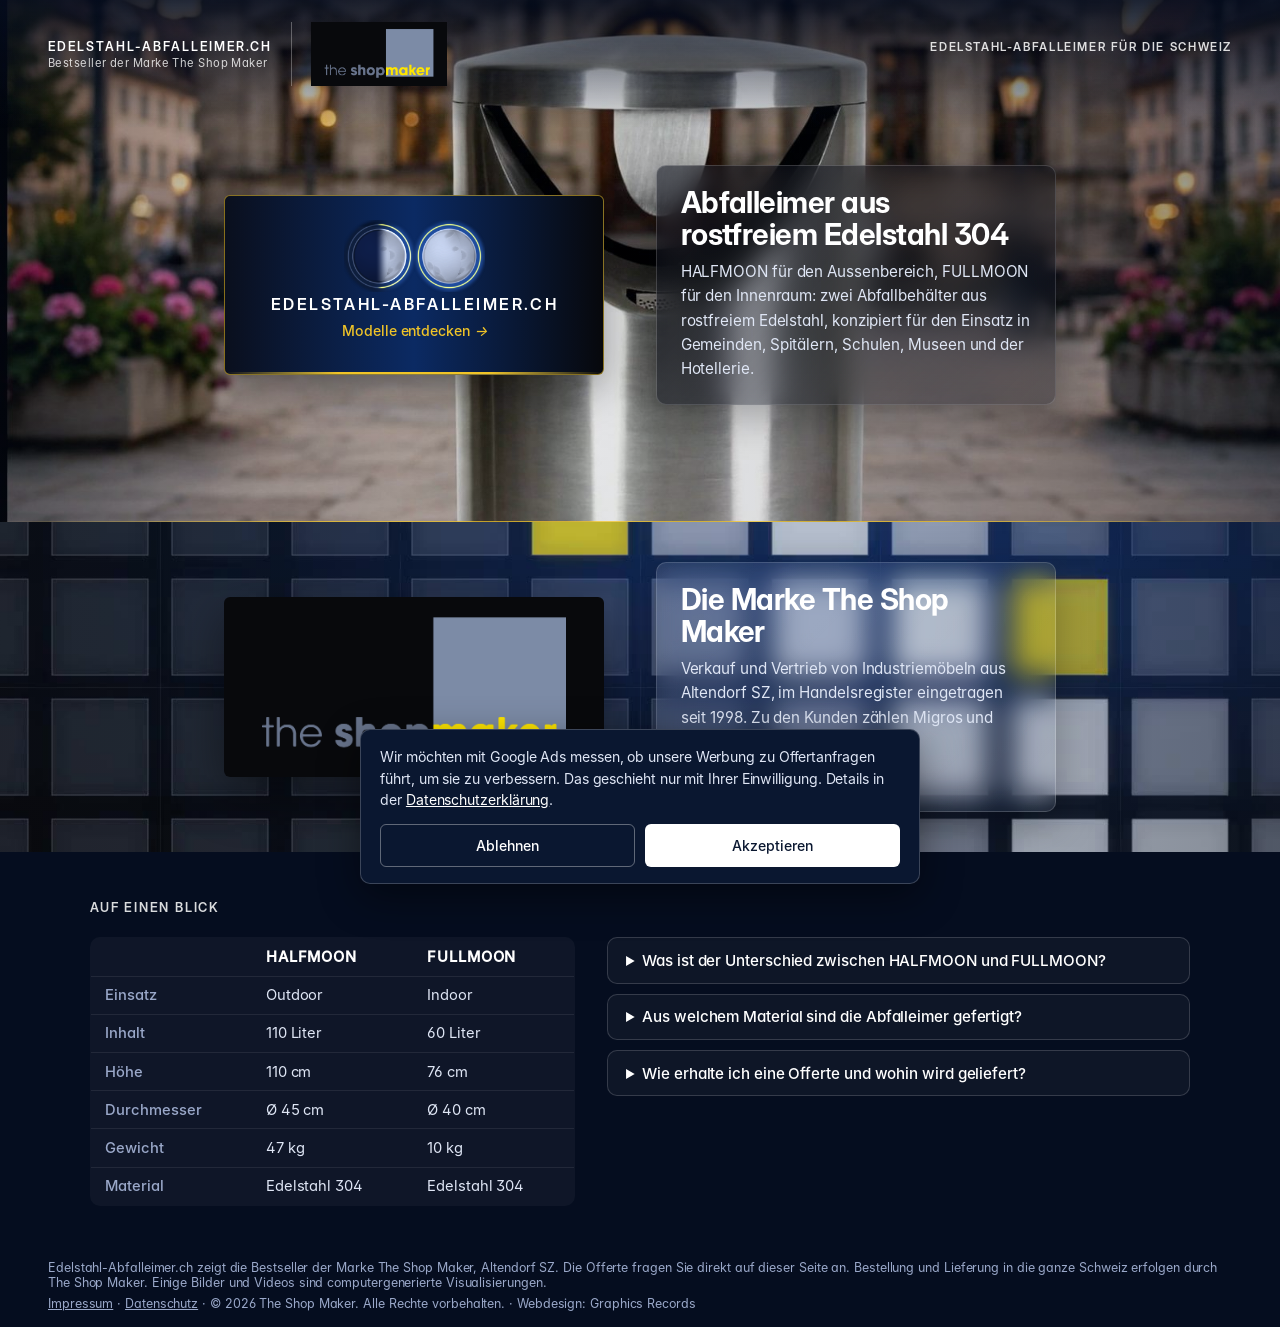
==== commit a90e3f86: "Texte: Offerte wird direkt auf Edelstahl-Abfalleimer.ch angefragt" ====
--- a/index.html
+++ b/index.html
@@ -24,7 +24,7 @@
 <meta name="twitter:card" content="summary_large_image">
 <link rel="alternate" hreflang="de-CH" href="https://edelstahl-abfalleimer.ch/">
 <link rel="alternate" hreflang="x-default" href="https://edelstahl-abfalleimer.ch/">
-<script type="application/ld+json">{"@context": "https://schema.org", "@graph": [{"@type": "Organization", "@id": "https://edelstahl-abfalleimer.ch/#marke", "name": "The Shop Maker", "url": "https://www.theshopmaker.ch/", "founder": {"@type": "Person", "name": "Josef Laib"}, "address": {"@type": "PostalAddress", "addressLocality": "Altendorf", "addressRegion": "SZ", "addressCountry": "CH"}, "vatID": "CHE-108.708.149", "areaServed": "CH", "sameAs": ["https://maps.google.com/maps?cid=12177713877506929871"]}, {"@type": "WebSite", "@id": "https://edelstahl-abfalleimer.ch/#website", "url": "https://edelstahl-abfalleimer.ch/", "name": "Edelstahl-Abfalleimer.ch", "inLanguage": "de-CH", "publisher": {"@id": "https://edelstahl-abfalleimer.ch/#marke"}}, {"@type": "FAQPage", "@id": "https://edelstahl-abfalleimer.ch/#faq", "inLanguage": "de-CH", "mainEntity": [{"@type": "Question", "name": "Was ist der Unterschied zwischen HALFMOON und FULLMOON?", "acceptedAnswer": {"@type": "Answer", "text": "HALFMOON ist das Outdoor-Profimodell mit 110 Litern, 110 cm Höhe, Ø 45 cm und 47 kg. FULLMOON ist das Indoor-Modell mit 60 Litern, 76 cm Höhe, Ø 40 cm und 10 kg."}}, {"@type": "Question", "name": "Aus welchem Material sind die Abfalleimer gefertigt?", "acceptedAnswer": {"@type": "Answer", "text": "Beide Modelle bestehen aus rostfreiem Edelstahl 304. Der Innenbehälter von FULLMOON ist aus verzinktem Stahl und inklusive."}}, {"@type": "Question", "name": "Wie erhalte ich eine Offerte und wohin wird geliefert?", "acceptedAnswer": {"@type": "Answer", "text": "Offerte und Bestellung laufen über theshopmaker.ch. Die Lieferung erfolgt in die ganze Schweiz."}}]}]}</script>
+<script type="application/ld+json">{"@context": "https://schema.org", "@graph": [{"@type": "Organization", "@id": "https://edelstahl-abfalleimer.ch/#marke", "name": "The Shop Maker", "url": "https://www.theshopmaker.ch/", "founder": {"@type": "Person", "name": "Josef Laib"}, "address": {"@type": "PostalAddress", "addressLocality": "Altendorf", "addressRegion": "SZ", "addressCountry": "CH"}, "vatID": "CHE-108.708.149", "areaServed": "CH", "sameAs": ["https://maps.google.com/maps?cid=12177713877506929871"]}, {"@type": "WebSite", "@id": "https://edelstahl-abfalleimer.ch/#website", "url": "https://edelstahl-abfalleimer.ch/", "name": "Edelstahl-Abfalleimer.ch", "inLanguage": "de-CH", "publisher": {"@id": "https://edelstahl-abfalleimer.ch/#marke"}}, {"@type": "FAQPage", "@id": "https://edelstahl-abfalleimer.ch/#faq", "inLanguage": "de-CH", "mainEntity": [{"@type": "Question", "name": "Was ist der Unterschied zwischen HALFMOON und FULLMOON?", "acceptedAnswer": {"@type": "Answer", "text": "HALFMOON ist das Outdoor-Profimodell mit 110 Litern, 110 cm Höhe, Ø 45 cm und 47 kg. FULLMOON ist das Indoor-Modell mit 60 Litern, 76 cm Höhe, Ø 40 cm und 10 kg."}}, {"@type": "Question", "name": "Aus welchem Material sind die Abfalleimer gefertigt?", "acceptedAnswer": {"@type": "Answer", "text": "Beide Modelle bestehen aus rostfreiem Edelstahl 304. Der Innenbehälter von FULLMOON ist aus verzinktem Stahl und inklusive."}}, {"@type": "Question", "name": "Wie erhalte ich eine Offerte und wohin wird geliefert?", "acceptedAnswer": {"@type": "Answer", "text": "Die Offerte fragen Sie direkt über das Formular auf dieser Seite an. Bestellung und Lieferung erfolgen durch The Shop Maker. Die Lieferung erfolgt in die ganze Schweiz."}}]}]}</script>
 <link rel="stylesheet" href="assets/welcome.css">
 </head>
 <body>
@@ -62,12 +62,12 @@
     <div class="gl-q">
       <details><summary>Was ist der Unterschied zwischen HALFMOON und FULLMOON?</summary><p>HALFMOON ist das Outdoor-Profimodell mit 110 Litern, 110 cm Höhe, Ø 45 cm und 47 kg. FULLMOON ist das Indoor-Modell mit 60 Litern, 76 cm Höhe, Ø 40 cm und 10 kg.</p></details>
       <details><summary>Aus welchem Material sind die Abfalleimer gefertigt?</summary><p>Beide Modelle bestehen aus rostfreiem Edelstahl 304. Der Innenbehälter von FULLMOON ist aus verzinktem Stahl und inklusive.</p></details>
-      <details><summary>Wie erhalte ich eine Offerte und wohin wird geliefert?</summary><p>Offerte und Bestellung laufen über theshopmaker.ch. Die Lieferung erfolgt in die ganze Schweiz.</p></details>
+      <details><summary>Wie erhalte ich eine Offerte und wohin wird geliefert?</summary><p>Die Offerte fragen Sie direkt über das Formular auf dieser Seite an. Bestellung und Lieferung erfolgen durch The Shop Maker. Die Lieferung erfolgt in die ganze Schweiz.</p></details>
     </div>
   </div>
 </section>
 <footer class="wfoot">
-  <p>Edelstahl-Abfalleimer.ch zeigt die Bestseller der Marke The Shop Maker, Altendorf SZ. Offerte, Bestellung und Lieferung in die ganze Schweiz laufen über theshopmaker.ch. Einige Bilder und Videos sind computergenerierte Visualisierungen.</p>
+  <p>Edelstahl-Abfalleimer.ch zeigt die Bestseller der Marke The Shop Maker, Altendorf SZ. Die Offerte fragen Sie direkt auf dieser Seite an. Bestellung und Lieferung in die ganze Schweiz erfolgen durch The Shop Maker. Einige Bilder und Videos sind computergenerierte Visualisierungen.</p>
   <p><a href="impressum.html">Impressum</a> · <a href="datenschutz.html">Datenschutz</a> · © 2026 The Shop Maker. Alle Rechte vorbehalten. · Webdesign: Graphics Records</p>
 </footer>
 <script src="assets/site.js" defer></script>
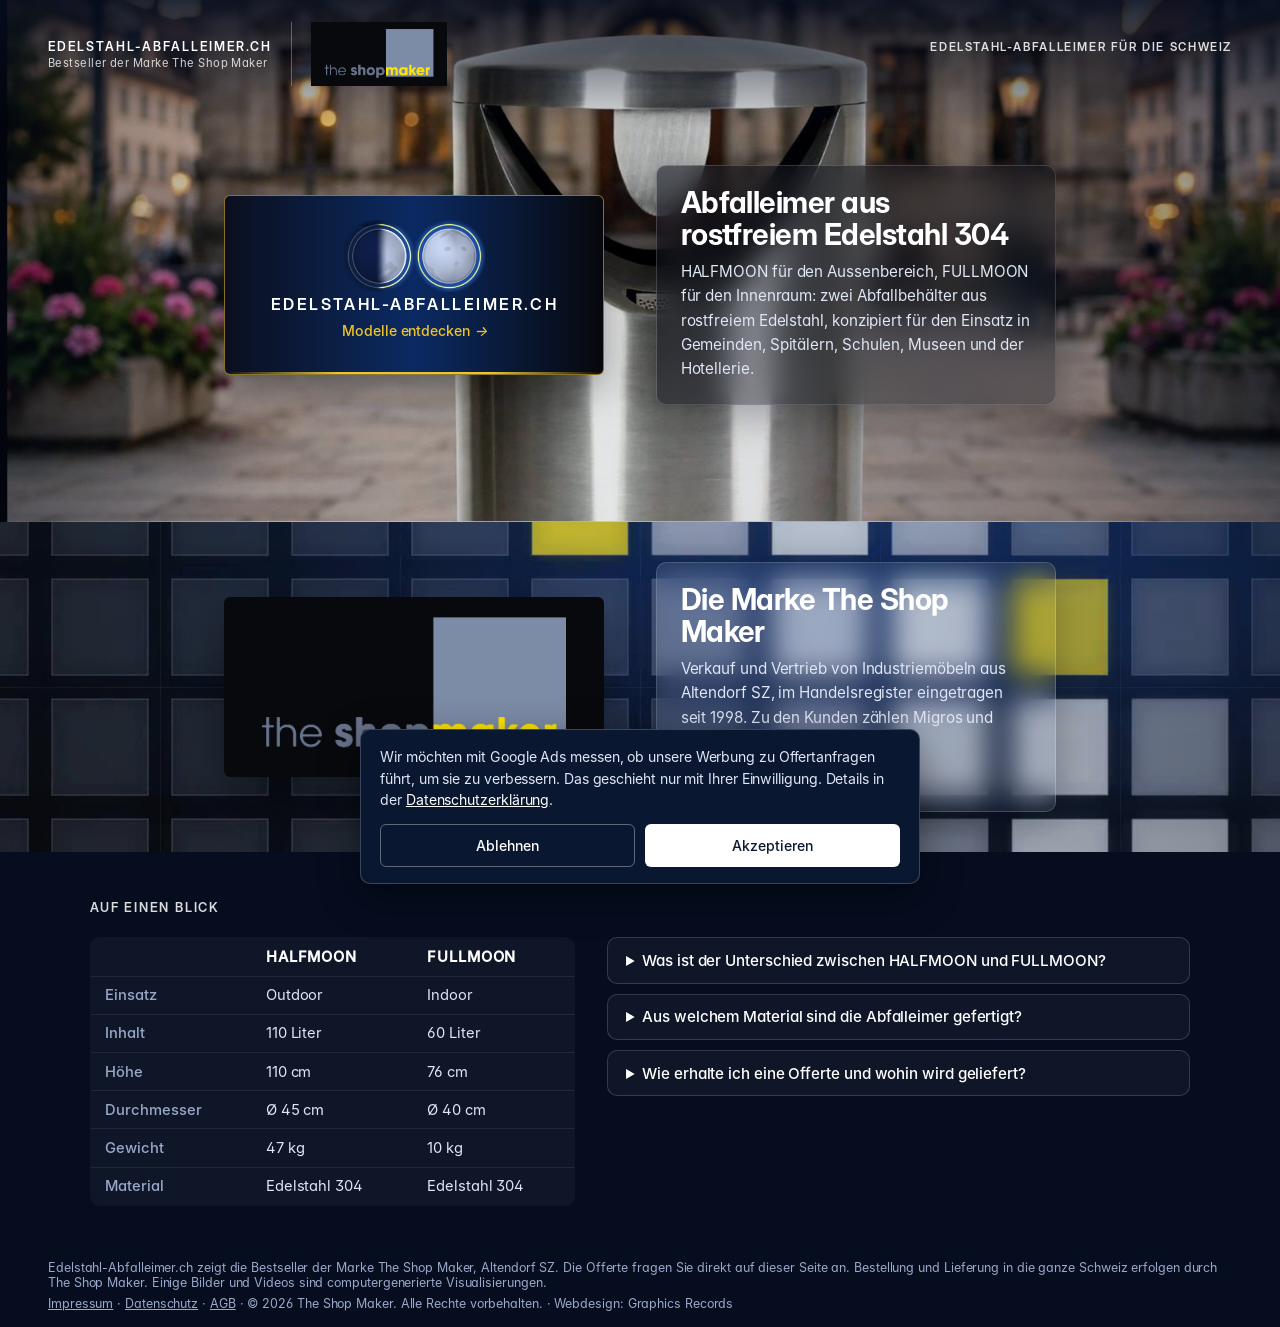
==== commit 1bdbf9a9: "AGB-Seite hinzugefügt und im Footer verlinkt; Impressum und llms.txt Offerte-Text angepasst" ====
--- a/index.html
+++ b/index.html
@@ -68,7 +68,7 @@
 </section>
 <footer class="wfoot">
   <p>Edelstahl-Abfalleimer.ch zeigt die Bestseller der Marke The Shop Maker, Altendorf SZ. Die Offerte fragen Sie direkt auf dieser Seite an. Bestellung und Lieferung in die ganze Schweiz erfolgen durch The Shop Maker. Einige Bilder und Videos sind computergenerierte Visualisierungen.</p>
-  <p><a href="impressum.html">Impressum</a> · <a href="datenschutz.html">Datenschutz</a> · © 2026 The Shop Maker. Alle Rechte vorbehalten. · Webdesign: Graphics Records</p>
+  <p><a href="impressum.html">Impressum</a> · <a href="datenschutz.html">Datenschutz</a> · <a href="agb.html">AGB</a> · © 2026 The Shop Maker. Alle Rechte vorbehalten. · Webdesign: Graphics Records</p>
 </footer>
 <script src="assets/site.js" defer></script>
 <script>(function(){var mob=window.matchMedia&&matchMedia("(max-width:820px)").matches;var red=window.matchMedia&&matchMedia("(prefers-reduced-motion: reduce)").matches;[].forEach.call(document.querySelectorAll("video[data-d]"),function(v){v.src=mob?v.getAttribute("data-m"):v.getAttribute("data-d");if(red){v.removeAttribute("autoplay");v.pause()}else{var p=v.play();if(p&&p.catch)p.catch(function(){})}})})();
